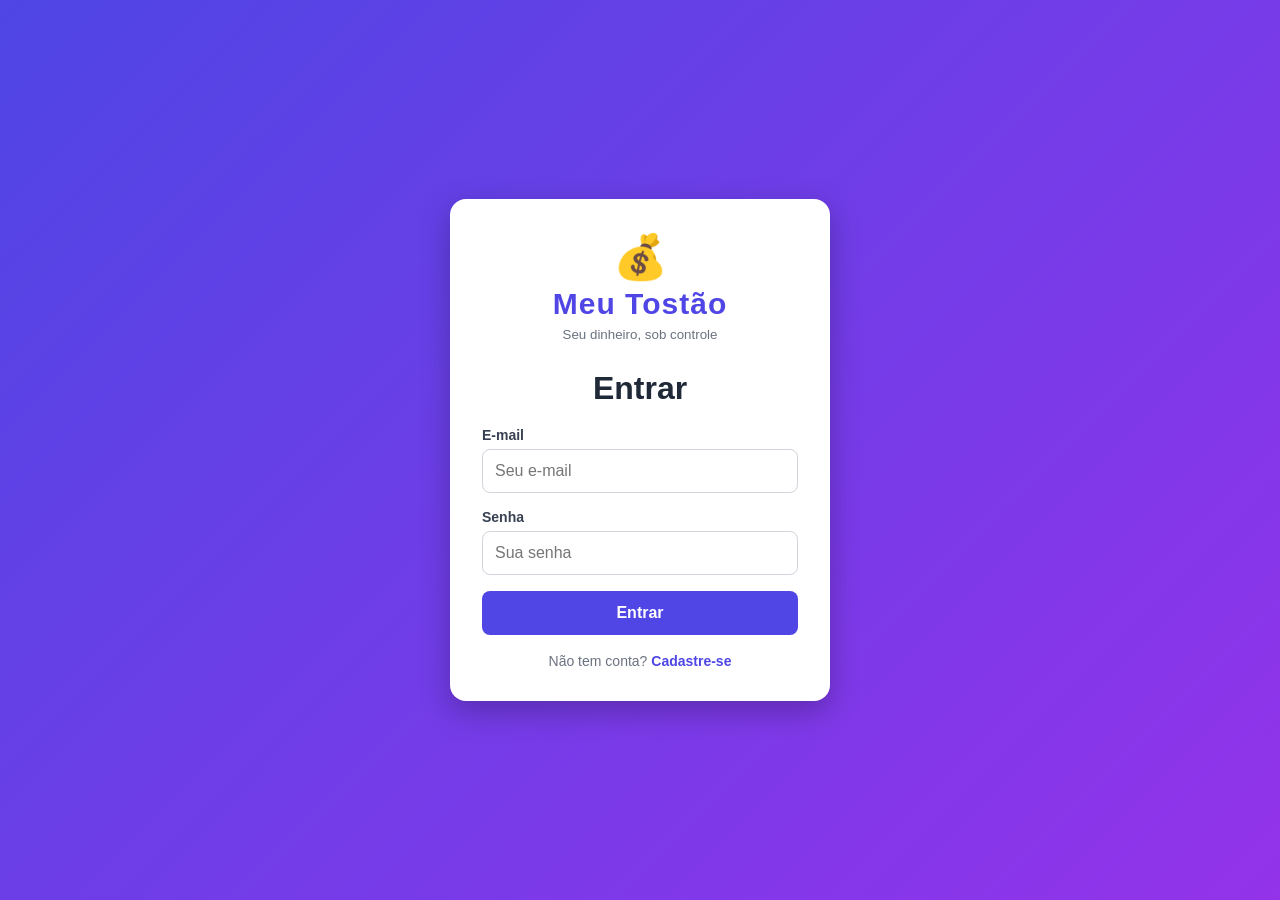
==== gastos.html @ c5c210be "Add files via upload" ====
<!DOCTYPE html>
<html lang="pt-BR">
<head>
  <meta charset="UTF-8">
  <meta name="viewport" content="width=device-width, initial-scale=1.0">
  <title>Meu Tostão - Controle Financeiro</title>

  <style>
          
/* Abas de navegação */
.abas {
  display: flex;
  gap: 10px;
  margin: 25px 0;
  border-bottom: 1px solid #e5e7eb;
  padding-bottom: 12px;
}

.btn-aba {
  border: none;
  border-radius: 8px;
  padding: 12px 18px;
  background: #e5e7eb;
  color: #374151;
  font-weight: bold;
  cursor: pointer;
}

.btn-aba.ativa {
  background: #4f46e5;
  color: white;
}

.resumo-dividas {
  display: grid;
  grid-template-columns: repeat(3, minmax(0, 1fr));
  gap: 14px;
  margin-bottom: 22px;
}

.status-divida {
  display: inline-block;
  padding: 6px 10px;
  border-radius: 20px;
  font-size: 12px;
  font-weight: bold;
}

.status-pendente {
  background: #fef3c7;
  color: #92400e;
}

.status-paga {
  background: #dcfce7;
  color: #166534;
}

.btn-pagar {
  border: none;
  background: #dcfce7;
  color: #166534;
  padding: 8px 10px;
  border-radius: 6px;
  cursor: pointer;
  font-weight: bold;
  margin-right: 5px;
}

.btn-pagar:hover {
  background: #bbf7d0;
}

.acoes-divida {
  display: flex;
  gap: 6px;
  align-items: center;
}

@media (max-width: 700px) {
  .resumo-dividas {
    grid-template-columns: 1fr;
  }

  .abas {
    flex-wrap: wrap;
  }
}

  * {
      box-sizing: border-box;
      margin: 0;
      padding: 0;
      font-family: Arial, Helvetica, sans-serif;
    }

    body {
      min-height: 100vh;
      background: #f3f4f6;
      color: #1f2937;
    }

    header {
      background: linear-gradient(135deg, #4f46e5, #9333ea);
      color: white;
      padding: 22px 5%;
      display: flex;
      justify-content: space-between;
      align-items: center;
      gap: 16px;
      flex-wrap: wrap;
    }

    .logo {
      font-size: 25px;
      font-weight: bold;
    }

    .subtitulo {
      margin-top: 5px;
      font-size: 13px;
      opacity: 0.9;
    }

    .usuario {
      display: flex;
      align-items: center;
      gap: 14px;
    }

    .btn-sair {
      padding: 10px 15px;
      border: 1px solid white;
      border-radius: 8px;
      color: white;
      background: transparent;
      cursor: pointer;
    }

    .btn-sair:hover {
      background: rgba(255, 255, 255, 0.15);
    }

    main {
      width: min(1100px, 92%);
      margin: 30px auto;
    }

    .boas-vindas {
      margin-bottom: 24px;
    }

    .boas-vindas h1 {
      font-size: 27px;
      margin-bottom: 8px;
    }

    .boas-vindas p {
      color: #6b7280;
    }

    .resumos {
      display: grid;
      grid-template-columns: repeat(3, minmax(0, 1fr));
      gap: 18px;
      margin-bottom: 28px;
    }

    .cartao {
      background: white;
      padding: 23px;
      border-radius: 14px;
      box-shadow: 0 3px 12px rgba(0, 0, 0, 0.06);
      border: 1px solid #e5e7eb;
      min-width: 0;
    }

    .cartao p {
      color: #6b7280;
      font-size: 14px;
      margin-bottom: 12px;
    }

    .valor {
      font-size: clamp(18px, 2.5vw, 28px);
      font-weight: bold;
      overflow-wrap: anywhere;
    }

    .saldo {
      color: #4f46e5;
    }

    .positivo {
      color: #16a34a;
    }

    .negativo {
      color: #dc2626;
    }

    .secao {
      background: white;
      padding: 25px;
      border-radius: 14px;
      box-shadow: 0 3px 12px rgba(0, 0, 0, 0.06);
      border: 1px solid #e5e7eb;
      margin-bottom: 25px;
    }

    .secao h2 {
      font-size: 21px;
      margin-bottom: 20px;
    }

    .formulario {
      display: grid;
      grid-template-columns: repeat(2, minmax(0, 1fr));
      gap: 17px;
    }

    .campo {
      display: flex;
      flex-direction: column;
      gap: 7px;
    }

    .campo-completo {
      grid-column: 1 / -1;
    }

    label {
      font-size: 14px;
      font-weight: bold;
    }

    input, select {
      width: 100%;
      padding: 12px;
      border: 1px solid #d1d5db;
      border-radius: 8px;
      font-size: 15px;
      background: white;
      color: #1f2937;
    }

    input:focus, select:focus {
      outline: 2px solid #a5b4fc;
      border-color: #4f46e5;
    }

    .btn-principal {
      border: none;
      border-radius: 8px;
      background: #4f46e5;
      color: white;
      padding: 13px 18px;
      font-size: 15px;
      font-weight: bold;
      cursor: pointer;
    }

    .btn-principal:hover {
      background: #4338ca;
    }

    .mensagem {
      grid-column: 1 / -1;
      font-size: 14px;
      overflow-wrap: anywhere;
    }

    .mensagem.erro {
      color: #dc2626;
    }

    .mensagem.sucesso {
      color: #15803d;
    }

    .historico-topo {
      display: flex;
      justify-content: space-between;
      align-items: center;
      gap: 15px;
      flex-wrap: wrap;
      margin-bottom: 18px;
    }

    .historico-topo h2 {
      margin-bottom: 0;
    }

    .filtro {
      width: auto;
      min-width: 155px;
    }

    .tabela-container {
      overflow-x: auto;
    }

    table {
      width: 100%;
      border-collapse: collapse;
      text-align: left;
    }

    th, td {
      padding: 15px 12px;
      border-bottom: 1px solid #e5e7eb;
      white-space: nowrap;
    }

    th {
      font-size: 12px;
      color: #6b7280;
      text-transform: uppercase;
    }

    td {
      font-size: 14px;
    }

    .tipo {
      display: inline-block;
      padding: 5px 9px;
      border-radius: 20px;
      font-size: 12px;
      font-weight: bold;
    }

    .tipo.receita {
      background: #dcfce7;
      color: #166534;
    }

    .tipo.despesa {
      background: #fee2e2;
      color: #991b1b;
    }

    .btn-excluir {
      border: none;
      background: #fee2e2;
      color: #b91c1c;
      padding: 8px 10px;
      border-radius: 6px;
      cursor: pointer;
    }

    .btn-excluir:hover {
      background: #fecaca;
    }

    .vazio {
      text-align: center;
      color: #6b7280;
      padding: 30px 10px;
    }

    footer {
      text-align: center;
      padding: 20px;
      color: #6b7280;
      font-size: 13px;
    }

    @media (max-width: 700px) {
      header {
        padding: 20px 4%;
      }

      main {
        width: 94%;
        margin: 22px auto;
      }

      .resumos {
        grid-template-columns: 1fr;
        gap: 12px;
      }

      .cartao {
        padding: 19px;
      }

      .secao {
        padding: 18px;
      }

      .formulario {
        grid-template-columns: 1fr;
      }

      .campo-completo {
        grid-column: auto;
      }

      .boas-vindas h1 {
        font-size: 23px;
      }
    }
  </style>
</head>

<body>

  <header>
    <div>
      <div class="logo">🪙 Meu Tostão</div>
      <div class="subtitulo">Seu dinheiro, sob controle</div>
    </div>

    <div class="usuario">
      <span id="nome-usuario">Minha conta</span>
      <button type="button" class="btn-sair" id="btn-sair">
        Sair
      </button>
    </div>
  </header>

  <main>
    <section class="boas-vindas">
      <h1>Meu controle financeiro</h1>
      <p>Acompanhe suas receitas, despesas e seu saldo.</p>
    </section>
    
<nav class="abas" aria-label="Navegação financeira">
  <button type="button" class="btn-aba ativa" id="aba-movimentacoes">
    Movimentações
  </button>

  <button type="button" class="btn-aba" id="aba-dividas">
    Dívidas
  </button>
</nav>

<div id="painel-movimentacoes">
    <!-- RESUMO FINANCEIRO -->
    <section class="resumos">
      <article class="cartao">
        <p>Saldo atual</p>
        <div class="valor saldo" id="saldo">R$ 0,00</div>
      </article>

      <article class="cartao">
        <p>Total de receitas</p>
        <div class="valor positivo" id="total-receitas">R$ 0,00</div>
      </article>

      <article class="cartao">
        <p>Total de despesas</p>
        <div class="valor negativo" id="total-despesas">R$ 0,00</div>
      </article>
    </section>

    <!-- NOVA MOVIMENTAÇÃO -->
    <section class="secao">
      <h2>Adicionar movimentação</h2>

      <form id="form-movimentacao" class="formulario">
        <div class="campo">
          <label for="descricao">Descrição</label>
          <input
            type="text"
            id="descricao"
            placeholder="Ex.: Salário, mercado..."
            maxlength="100"
            required
          >
        </div>

        <div class="campo">
          <label for="valor">Valor (R$)</label>
          <input
            type="number"
            id="valor"
            placeholder="0,00"
            min="0.01"
            max="1000000000"
            step="0.01"
            required
          >
        </div>

        <div class="campo">
          <label for="tipo">Tipo</label>
          <select id="tipo" required>
            <option value="receita">Receita (dinheiro que entra)</option>
            <option value="despesa">Despesa (dinheiro que sai)</option>
          </select>
        </div>

        <div class="campo">
          <label for="categoria">Categoria</label>
          <select id="categoria" required>
            <option value="Salário">Salário</option>
            <option value="Alimentação">Alimentação</option>
            <option value="Transporte">Transporte</option>
            <option value="Moradia">Moradia</option>
            <option value="Estudos">Estudos</option>
            <option value="Lazer">Lazer</option>
            <option value="Saúde">Saúde</option>
            <option value="Investimentos">Investimentos</option>
            <option value="Outros">Outros</option>
          </select>
        </div>

        <div class="campo campo-completo">
          <label for="data">Data da movimentação</label>
          <input type="date" id="data" required>
        </div>

        <button type="submit" class="btn-principal campo-completo">
          Adicionar movimentação
        </button>

        <p id="mensagem" class="mensagem campo-completo"
           role="status" aria-live="polite"></p>
      </form>
    </section>

    <!-- HISTÓRICO -->
    <section class="secao">
      <div class="historico-topo">
        <h2>Histórico de movimentações</h2>

        <select id="filtro" class="filtro" aria-label="Filtrar movimentações">
          <option value="todas">Todas</option>
          <option value="receita">Somente receitas</option>
          <option value="despesa">Somente despesas</option>
        </select>
  </div>        
      </div>

      <div class="tabela-container">
        <table>
          <thead>
            <tr>
              <th>Descrição</th>
              <th>Categoria</th>
              <th>Data</th>
              <th>Tipo</th>
              <th>Valor</th>
              <th>Ação</th>
            </tr>
          </thead>

          <tbody id="lista-movimentacoes"></tbody>
        </table>

        <p id="historico-vazio" class="vazio">
          Nenhuma movimentação cadastrada.
        </p>
      </div>
    </section>

<!-- ABA DE DÍVIDAS -->
<section class="secao" id="painel-dividas" hidden>
  <h2>Cadastrar uma dívida</h2>

  <form id="form-divida" class="formulario">
    <div class="campo">
      <label for="divida-descricao">Nome da dívida</label>
      <input
        type="text"
        id="divida-descricao"
        maxlength="100"
        placeholder="Ex.: Conta de luz, cartão..."
        required
      >
    </div>

    <div class="campo">
      <label for="divida-valor">Valor (R$)</label>
      <input
        type="number"
        id="divida-valor"
        min="0.01"
        max="1000000000"
        step="0.01"
        placeholder="0,00"
        required
      >
    </div>

    <div class="campo campo-completo">
      <label for="divida-vencimento">Data de vencimento</label>
      <input type="date" id="divida-vencimento" required>
    </div>

    <button type="submit" class="btn-principal campo-completo">
      Cadastrar dívida
    </button>

    <p id="mensagem-divida" class="mensagem campo-completo"
       role="status" aria-live="polite"></p>
  </form>

  <h2 style="margin-top: 30px;">Resumo das dívidas</h2>

  <div class="resumo-dividas">
    <article class="cartao">
      <p>Total pendente</p>
      <div class="valor negativo" id="total-pendente">R$ 0,00</div>
    </article>

    <article class="cartao">
      <p>Total pago</p>
      <div class="valor positivo" id="total-pago">R$ 0,00</div>
    </article>

    <article class="cartao">
      <p>Contas pendentes</p>
      <div class="valor saldo" id="quantidade-pendente">0</div>
    </article>
  </div>

  <div class="historico-topo">
    <h2>Minhas dívidas</h2>

    <select id="filtro-dividas" class="filtro"
            aria-label="Filtrar dívidas">
      <option value="todas">Todas</option>
      <option value="pendente">Pendentes</option>
      <option value="paga">Pagas</option>
    </select>
  </div>

  <div class="tabela-container">
    <table>
      <thead>
        <tr>
          <th>Dívida</th>
          <th>Vencimento</th>
          <th>Valor</th>
          <th>Status</th>
          <th>Ação</th>
        </tr>
      </thead>

      <tbody id="lista-dividas"></tbody>
    </table>

    <p id="dividas-vazias" class="vazio">
      Nenhuma dívida cadastrada.
    </p>
  </div>
</section>

  </main>

  <footer>
    Meu Tostão — Organize seu dinheiro e acompanhe seus resultados.
  </footer>

  <script>
    "use strict";

    const CHAVE_SESSAO = "usuarioLogado";
    const emailLogado = localStorage.getItem(CHAVE_SESSAO);

    // Impede o acesso à página sem uma sessão válida.
    let usuarios = [];

    try {
      usuarios = JSON.parse(localStorage.getItem("usuarios")) || [];
    } catch (erro) {
      usuarios = [];
    }

    const usuario = Array.isArray(usuarios)
      ? usuarios.find(u => u.email === emailLogado)
      : null;

    if (!usuario) {
      localStorage.removeItem(CHAVE_SESSAO);
      window.location.replace("index.html");
      throw new Error("É necessário entrar na conta primeiro.");
    }

    document.getElementById("nome-usuario").textContent =
      usuario.nome || usuario.email;

    // Os dados são separados por conta.
    const chaveMovimentacoes =
      "movimentacoes_" + encodeURIComponent(usuario.email);

    const form = document.getElementById("form-movimentacao");
    const campoDescricao = document.getElementById("descricao");
    const campoValor = document.getElementById("valor");
    const campoTipo = document.getElementById("tipo");
    const campoCategoria = document.getElementById("categoria");
    const campoData = document.getElementById("data");
    const campoFiltro = document.getElementById("filtro");
    const lista = document.getElementById("lista-movimentacoes");
    const vazio = document.getElementById("historico-vazio");
    const mensagem = document.getElementById("mensagem");

"use strict";

// Dados de dívidas separados por usuário.
const chaveDividas =
  "dividas_" + encodeURIComponent(usuario.email);

const formDivida = document.getElementById("form-divida");
const campoDescricaoDivida = document.getElementById("divida-descricao");
const campoValorDivida = document.getElementById("divida-valor");
const campoVencimentoDivida =
  document.getElementById("divida-vencimento");
const mensagemDivida = document.getElementById("mensagem-divida");
const filtroDividas = document.getElementById("filtro-dividas");
const listaDividas = document.getElementById("lista-dividas");
const dividasVazias = document.getElementById("dividas-vazias");

const painelMovimentacoes =
  document.getElementById("painel-movimentacoes");
const painelDividas = document.getElementById("painel-dividas");
const abaMovimentacoes = document.getElementById("aba-movimentacoes");
const abaDividas = document.getElementById("aba-dividas");

let dividas = [];

function carregarDividas() {
  try {
    const dados = JSON.parse(localStorage.getItem(chaveDividas));
    dividas = Array.isArray(dados) ? dados : [];
  } catch (erro) {
    console.error("Erro ao carregar dívidas:", erro);
    dividas = [];
  }
}

function salvarDividas() {
  try {
    localStorage.setItem(chaveDividas, JSON.stringify(dividas));
    return true;
  } catch (erro) {
    console.error("Erro ao salvar dívidas:", erro);
    return false;
  }
}

function mostrarMensagemDivida(texto, sucesso = false) {
  mensagemDivida.textContent = texto;
  mensagemDivida.className =
    "mensagem campo-completo " + (sucesso ? "sucesso" : "erro");
}

function atualizarResumoDividas() {
  const pendentes = dividas.filter(d => d.status === "pendente");
  const pagas = dividas.filter(d => d.status === "paga");

  const totalPendente = pendentes.reduce((soma, d) => soma + d.valor, 0);
  const totalPago = pagas.reduce((soma, d) => soma + d.valor, 0);

  document.getElementById("total-pendente").textContent =
    formatarMoeda(totalPendente);

  document.getElementById("total-pago").textContent =
    formatarMoeda(totalPago);

  document.getElementById("quantidade-pendente").textContent =
    pendentes.length;
}

function renderizarDividas() {
  listaDividas.replaceChildren();

  const filtro = filtroDividas.value;

  const filtradas = dividas
    .filter(d => filtro === "todas" || d.status === filtro)
    .slice()
    .sort((a, b) => {
      if (a.status !== b.status) {
        return a.status === "pendente" ? -1 : 1;
      }

      return a.vencimento.localeCompare(b.vencimento);
    });

  dividasVazias.hidden = filtradas.length > 0;

  filtradas.forEach(d => {
    const linha = document.createElement("tr");

    linha.appendChild(criarCelula(d.descricao));
    linha.appendChild(criarCelula(formatarData(d.vencimento)));
    linha.appendChild(criarCelula(formatarMoeda(d.valor)));

    const celulaStatus = document.createElement("td");
    const etiqueta = document.createElement("span");

    etiqueta.className =
      "status-divida " +
      (d.status === "paga" ? "status-paga" : "status-pendente");

    etiqueta.textContent = d.status === "paga" ? "Paga" : "Pendente";

    celulaStatus.appendChild(etiqueta);
    linha.appendChild(celulaStatus);

    const celulaAcao = document.createElement("td");
    const acoes = document.createElement("div");
    acoes.className = "acoes-divida";

    if (d.status === "pendente") {
      const botaoPagar = document.createElement("button");
      botaoPagar.type = "button";
      botaoPagar.className = "btn-pagar";
      botaoPagar.textContent = "Marcar como paga";

      botaoPagar.addEventListener("click", () => marcarDividaComoPaga(d.id));
      acoes.appendChild(botaoPagar);
    }

    const botaoExcluir = document.createElement("button");
    botaoExcluir.type = "button";
    botaoExcluir.className = "btn-excluir";
    botaoExcluir.textContent = "Excluir";

    botaoExcluir.addEventListener("click", () => excluirDivida(d.id));

    acoes.appendChild(botaoExcluir);
    celulaAcao.appendChild(acoes);
    linha.appendChild(celulaAcao);

    listaDividas.appendChild(linha);
  });
}

function atualizarTelaDividas() {
  atualizarResumoDividas();
  renderizarDividas();
}

function marcarDividaComoPaga(id) {
  const divida = dividas.find(d => d.id === id);

  if (!divida || divida.status !== "pendente") {
    return;
  }

  if (!window.confirm("Confirma que esta dívida já foi paga?")) {
    return;
  }

  divida.status = "paga";
  divida.dataPagamento = dataLocalHoje();

  if (!salvarDividas()) {
    divida.status = "pendente";
    delete divida.dataPagamento;

    window.alert("Não foi possível salvar a alteração.");
    return;
  }

  atualizarTelaDividas();
  mostrarMensagemDivida("Dívida marcada como paga.", true);
}

function excluirDivida(id) {
  if (!window.confirm("Deseja realmente excluir esta dívida?")) {
    return;
  }

  const anterior = dividas;
  dividas = dividas.filter(d => d.id !== id);

  if (!salvarDividas()) {
    dividas = anterior;
    window.alert("Não foi possível excluir a dívida.");
    return;
  }

  atualizarTelaDividas();
  mostrarMensagemDivida("Dívida excluída.", true);
}

formDivida.addEventListener("submit", function (e) {
  e.preventDefault();

  const descricao = campoDescricaoDivida.value.trim();
  const valor = Number(campoValorDivida.value);
  const vencimento = campoVencimentoDivida.value;

  if (!descricao || descricao.length > 100) {
    mostrarMensagemDivida("Informe um nome válido para a dívida.");
    return;
  }

  if (!Number.isFinite(valor) || valor <= 0 || valor > 1000000000) {
    mostrarMensagemDivida("Informe um valor válido.");
    return;
  }

  if (!/^\d{4}-\d{2}-\d{2}$/.test(vencimento)) {
    mostrarMensagemDivida("Informe uma data de vencimento válida.");
    return;
  }

  const divida = {
    id: Date.now() + Math.random(),
    descricao,
    valor: Math.round(valor * 100) / 100,
    vencimento,
    status: "pendente",
    dataPagamento: null
  };

  dividas.push(divida);

  if (!salvarDividas()) {
    dividas.pop();
    mostrarMensagemDivida("Não foi possível salvar a dívida.");
    return;
  }

  formDivida.reset();
  atualizarTelaDividas();
  mostrarMensagemDivida("Dívida cadastrada com sucesso!", true);
});

filtroDividas.addEventListener("change", renderizarDividas);

// Alternar entre as abas.
abaMovimentacoes.addEventListener("click", function () {
  painelMovimentacoes.hidden = false;
  painelDividas.hidden = true;

  abaMovimentacoes.classList.add("ativa");
  abaDividas.classList.remove("ativa");
});

abaDividas.addEventListener("click", function () {
  painelMovimentacoes.hidden = true;
  painelDividas.hidden = false;

  abaDividas.classList.add("ativa");
  abaMovimentacoes.classList.remove("ativa");
});

// Carregar as dívidas ao abrir a página.
carregarDividas();
atualizarTelaDividas();

    let movimentacoes = [];

    function dataLocalHoje() {
      const agora = new Date();
      const ano = agora.getFullYear();
      const mes = String(agora.getMonth() + 1).padStart(2, "0");
      const dia = String(agora.getDate()).padStart(2, "0");

      return `${ano}-${mes}-${dia}`;
    }

    campoData.value = dataLocalHoje();

    function formatarMoeda(valor) {
      return valor.toLocaleString("pt-BR", {
        style: "currency",
        currency: "BRL"
      });
    }

    function formatarData(data) {
      if (!/^\d{4}-\d{2}-\d{2}$/.test(data)) {
        return data;
      }

      const [ano, mes, dia] = data.split("-");
      return `${dia}/${mes}/${ano}`;
    }

    function salvarMovimentacoes() {
      try {
        localStorage.setItem(
          chaveMovimentacoes,
          JSON.stringify(movimentacoes)
        );

        return true;
      } catch (erro) {
        console.error("Erro ao salvar movimentações:", erro);
        return false;
      }
    }

    function carregarMovimentacoes() {
      try {
        const dados = JSON.parse(
          localStorage.getItem(chaveMovimentacoes)
        );

        movimentacoes = Array.isArray(dados) ? dados : [];
      } catch (erro) {
        console.error("Erro ao carregar movimentações:", erro);
        movimentacoes = [];
      }
    }

    function mostrarMensagem(texto, sucesso = false) {
      mensagem.textContent = texto;
      mensagem.className =
        "mensagem campo-completo " + (sucesso ? "sucesso" : "erro");
    }

    function atualizarResumo() {
      const receitas = movimentacoes
        .filter(m => m.tipo === "receita")
        .reduce((soma, m) => soma + m.valor, 0);

      const despesas = movimentacoes
        .filter(m => m.tipo === "despesa")
        .reduce((soma, m) => soma + m.valor, 0);

      const saldo = receitas - despesas;

      document.getElementById("saldo").textContent =
        formatarMoeda(saldo);

      document.getElementById("saldo").className =
        "valor " + (saldo < 0 ? "negativo" : "saldo");

      document.getElementById("total-receitas").textContent =
        formatarMoeda(receitas);

      document.getElementById("total-despesas").textContent =
        formatarMoeda(despesas);
    }

    function criarCelula(texto) {
      const td = document.createElement("td");
      td.textContent = texto;
      return td;
    }

    function renderizarHistorico() {
      lista.replaceChildren();

      const filtro = campoFiltro.value;

      const filtradas = movimentacoes
        .filter(m => filtro === "todas" || m.tipo === filtro)
        .slice()
        .sort((a, b) => {
          const comparacao = b.data.localeCompare(a.data);
          return comparacao || b.id - a.id;
        });

      vazio.hidden = filtradas.length > 0;

      filtradas.forEach(m => {
        const linha = document.createElement("tr");

        linha.appendChild(criarCelula(m.descricao));
        linha.appendChild(criarCelula(m.categoria));
        linha.appendChild(criarCelula(formatarData(m.data)));

        const celulaTipo = document.createElement("td");
        const etiqueta = document.createElement("span");

        etiqueta.className = "tipo " + m.tipo;
        etiqueta.textContent =
          m.tipo === "receita" ? "Receita" : "Despesa";

        celulaTipo.appendChild(etiqueta);
        linha.appendChild(celulaTipo);

        const celulaValor = criarCelula(
          (m.tipo === "receita" ? "+ " : "- ") +
          formatarMoeda(m.valor)
        );

        celulaValor.classList.add(
          m.tipo === "receita" ? "positivo" : "negativo"
        );

        linha.appendChild(celulaValor);

        const celulaAcao = document.createElement("td");
        const botao = document.createElement("button");

        botao.type = "button";
        botao.className = "btn-excluir";
        botao.textContent = "Excluir";
        botao.setAttribute(
          "aria-label",
          "Excluir movimentação: " + m.descricao
        );

        botao.addEventListener("click", function () {
          excluirMovimentacao(m.id);
        });

        celulaAcao.appendChild(botao);
        linha.appendChild(celulaAcao);

        lista.appendChild(linha);
      });
    }

    function atualizarTela() {
      atualizarResumo();
      renderizarHistorico();
    }

    function excluirMovimentacao(id) {
      const confirmacao = window.confirm(
        "Deseja realmente excluir esta movimentação?"
      );

      if (!confirmacao) {
        return;
      }

      const anterior = movimentacoes;

      movimentacoes = movimentacoes.filter(m => m.id !== id);

      if (!salvarMovimentacoes()) {
        movimentacoes = anterior;

        window.alert(
          "Não foi possível excluir. Verifique o armazenamento do navegador."
        );

        return;
      }

      atualizarTela();
      mostrarMensagem("Movimentação excluída.", true);
    }

    form.addEventListener("submit", function (e) {
      e.preventDefault();

      const descricao = campoDescricao.value.trim();
      const valor = Number(campoValor.value);
      const tipo = campoTipo.value;
      const categoria = campoCategoria.value;
      const data = campoData.value;

      if (!descricao || descricao.length > 100) {
        mostrarMensagem("Informe uma descrição válida.");
        return;
      }

      if (!Number.isFinite(valor) || valor <= 0 ||
          valor > 1000000000) {
        mostrarMensagem("Informe um valor válido.");
        return;
      }

      if (!["receita", "despesa"].includes(tipo)) {
        mostrarMensagem("Selecione um tipo válido.");
        return;
      }

      if (!data || data > dataLocalHoje()) {
        mostrarMensagem("Informe uma data válida, até hoje.");
        return;
      }

      const movimentacao = {
        id: Date.now() + Math.random(),
        descricao,
        valor: Math.round(valor * 100) / 100,
        tipo,
        categoria,
        data
      };

      movimentacoes.push(movimentacao);

      if (!salvarMovimentacoes()) {
        movimentacoes.pop();

        mostrarMensagem(
          "Não foi possível salvar. Verifique o espaço disponível no navegador."
        );

        return;
      }

      form.reset();
      campoData.value = dataLocalHoje();
      campoTipo.value = "receita";
      campoCategoria.value = "Salário";

      atualizarTela();

      mostrarMensagem("Movimentação adicionada com sucesso!", true);
    });

    campoFiltro.addEventListener("change", renderizarHistorico);

    document.getElementById("btn-sair").addEventListener("click", function () {
      localStorage.removeItem(CHAVE_SESSAO);
      window.location.replace("index.html");
    });

    carregarMovimentacoes();
    atualizarTela();
  </script>
</body>
</html>
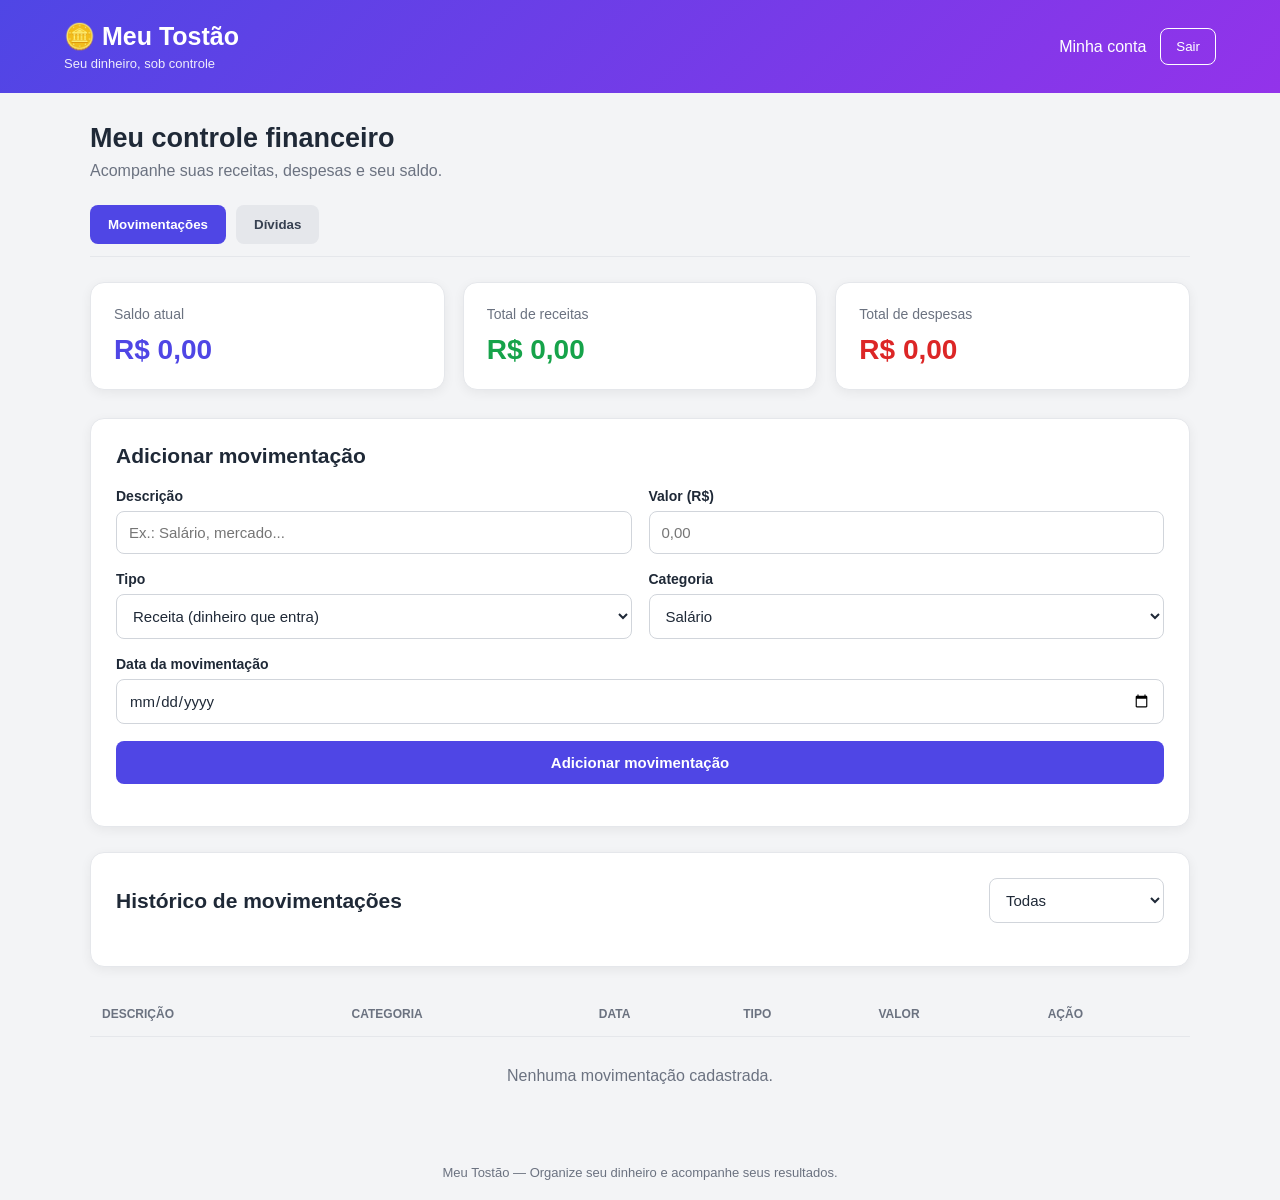
==== commit e8f59682: "Add files via upload" ====
--- a/gastos.html
+++ b/gastos.html
@@ -656,557 +656,6 @@
     Meu Tostão — Organize seu dinheiro e acompanhe seus resultados.
   </footer>
 
-  <script>
-    "use strict";
-
-    const CHAVE_SESSAO = "usuarioLogado";
-    const emailLogado = localStorage.getItem(CHAVE_SESSAO);
-
-    // Impede o acesso à página sem uma sessão válida.
-    let usuarios = [];
-
-    try {
-      usuarios = JSON.parse(localStorage.getItem("usuarios")) || [];
-    } catch (erro) {
-      usuarios = [];
-    }
-
-    const usuario = Array.isArray(usuarios)
-      ? usuarios.find(u => u.email === emailLogado)
-      : null;
-
-    if (!usuario) {
-      localStorage.removeItem(CHAVE_SESSAO);
-      window.location.replace("index.html");
-      throw new Error("É necessário entrar na conta primeiro.");
-    }
-
-    document.getElementById("nome-usuario").textContent =
-      usuario.nome || usuario.email;
-
-    // Os dados são separados por conta.
-    const chaveMovimentacoes =
-      "movimentacoes_" + encodeURIComponent(usuario.email);
-
-    const form = document.getElementById("form-movimentacao");
-    const campoDescricao = document.getElementById("descricao");
-    const campoValor = document.getElementById("valor");
-    const campoTipo = document.getElementById("tipo");
-    const campoCategoria = document.getElementById("categoria");
-    const campoData = document.getElementById("data");
-    const campoFiltro = document.getElementById("filtro");
-    const lista = document.getElementById("lista-movimentacoes");
-    const vazio = document.getElementById("historico-vazio");
-    const mensagem = document.getElementById("mensagem");
-
-"use strict";
-
-// Dados de dívidas separados por usuário.
-const chaveDividas =
-  "dividas_" + encodeURIComponent(usuario.email);
-
-const formDivida = document.getElementById("form-divida");
-const campoDescricaoDivida = document.getElementById("divida-descricao");
-const campoValorDivida = document.getElementById("divida-valor");
-const campoVencimentoDivida =
-  document.getElementById("divida-vencimento");
-const mensagemDivida = document.getElementById("mensagem-divida");
-const filtroDividas = document.getElementById("filtro-dividas");
-const listaDividas = document.getElementById("lista-dividas");
-const dividasVazias = document.getElementById("dividas-vazias");
-
-const painelMovimentacoes =
-  document.getElementById("painel-movimentacoes");
-const painelDividas = document.getElementById("painel-dividas");
-const abaMovimentacoes = document.getElementById("aba-movimentacoes");
-const abaDividas = document.getElementById("aba-dividas");
-
-let dividas = [];
-
-function carregarDividas() {
-  try {
-    const dados = JSON.parse(localStorage.getItem(chaveDividas));
-    dividas = Array.isArray(dados) ? dados : [];
-  } catch (erro) {
-    console.error("Erro ao carregar dívidas:", erro);
-    dividas = [];
-  }
-}
-
-function salvarDividas() {
-  try {
-    localStorage.setItem(chaveDividas, JSON.stringify(dividas));
-    return true;
-  } catch (erro) {
-    console.error("Erro ao salvar dívidas:", erro);
-    return false;
-  }
-}
-
-function mostrarMensagemDivida(texto, sucesso = false) {
-  mensagemDivida.textContent = texto;
-  mensagemDivida.className =
-    "mensagem campo-completo " + (sucesso ? "sucesso" : "erro");
-}
-
-function atualizarResumoDividas() {
-  const pendentes = dividas.filter(d => d.status === "pendente");
-  const pagas = dividas.filter(d => d.status === "paga");
-
-  const totalPendente = pendentes.reduce((soma, d) => soma + d.valor, 0);
-  const totalPago = pagas.reduce((soma, d) => soma + d.valor, 0);
-
-  document.getElementById("total-pendente").textContent =
-    formatarMoeda(totalPendente);
-
-  document.getElementById("total-pago").textContent =
-    formatarMoeda(totalPago);
-
-  document.getElementById("quantidade-pendente").textContent =
-    pendentes.length;
-}
-
-function renderizarDividas() {
-  listaDividas.replaceChildren();
-
-  const filtro = filtroDividas.value;
-
-  const filtradas = dividas
-    .filter(d => filtro === "todas" || d.status === filtro)
-    .slice()
-    .sort((a, b) => {
-      if (a.status !== b.status) {
-        return a.status === "pendente" ? -1 : 1;
-      }
-
-      return a.vencimento.localeCompare(b.vencimento);
-    });
-
-  dividasVazias.hidden = filtradas.length > 0;
-
-  filtradas.forEach(d => {
-    const linha = document.createElement("tr");
-
-    linha.appendChild(criarCelula(d.descricao));
-    linha.appendChild(criarCelula(formatarData(d.vencimento)));
-    linha.appendChild(criarCelula(formatarMoeda(d.valor)));
-
-    const celulaStatus = document.createElement("td");
-    const etiqueta = document.createElement("span");
-
-    etiqueta.className =
-      "status-divida " +
-      (d.status === "paga" ? "status-paga" : "status-pendente");
-
-    etiqueta.textContent = d.status === "paga" ? "Paga" : "Pendente";
-
-    celulaStatus.appendChild(etiqueta);
-    linha.appendChild(celulaStatus);
-
-    const celulaAcao = document.createElement("td");
-    const acoes = document.createElement("div");
-    acoes.className = "acoes-divida";
-
-    if (d.status === "pendente") {
-      const botaoPagar = document.createElement("button");
-      botaoPagar.type = "button";
-      botaoPagar.className = "btn-pagar";
-      botaoPagar.textContent = "Marcar como paga";
-
-      botaoPagar.addEventListener("click", () => marcarDividaComoPaga(d.id));
-      acoes.appendChild(botaoPagar);
-    }
-
-    const botaoExcluir = document.createElement("button");
-    botaoExcluir.type = "button";
-    botaoExcluir.className = "btn-excluir";
-    botaoExcluir.textContent = "Excluir";
-
-    botaoExcluir.addEventListener("click", () => excluirDivida(d.id));
-
-    acoes.appendChild(botaoExcluir);
-    celulaAcao.appendChild(acoes);
-    linha.appendChild(celulaAcao);
-
-    listaDividas.appendChild(linha);
-  });
-}
-
-function atualizarTelaDividas() {
-  atualizarResumoDividas();
-  renderizarDividas();
-}
-
-function marcarDividaComoPaga(id) {
-  const divida = dividas.find(d => d.id === id);
-
-  if (!divida || divida.status !== "pendente") {
-    return;
-  }
-
-  if (!window.confirm("Confirma que esta dívida já foi paga?")) {
-    return;
-  }
-
-  divida.status = "paga";
-  divida.dataPagamento = dataLocalHoje();
-
-  if (!salvarDividas()) {
-    divida.status = "pendente";
-    delete divida.dataPagamento;
-
-    window.alert("Não foi possível salvar a alteração.");
-    return;
-  }
-
-  atualizarTelaDividas();
-  mostrarMensagemDivida("Dívida marcada como paga.", true);
-}
-
-function excluirDivida(id) {
-  if (!window.confirm("Deseja realmente excluir esta dívida?")) {
-    return;
-  }
-
-  const anterior = dividas;
-  dividas = dividas.filter(d => d.id !== id);
-
-  if (!salvarDividas()) {
-    dividas = anterior;
-    window.alert("Não foi possível excluir a dívida.");
-    return;
-  }
-
-  atualizarTelaDividas();
-  mostrarMensagemDivida("Dívida excluída.", true);
-}
-
-formDivida.addEventListener("submit", function (e) {
-  e.preventDefault();
-
-  const descricao = campoDescricaoDivida.value.trim();
-  const valor = Number(campoValorDivida.value);
-  const vencimento = campoVencimentoDivida.value;
-
-  if (!descricao || descricao.length > 100) {
-    mostrarMensagemDivida("Informe um nome válido para a dívida.");
-    return;
-  }
-
-  if (!Number.isFinite(valor) || valor <= 0 || valor > 1000000000) {
-    mostrarMensagemDivida("Informe um valor válido.");
-    return;
-  }
-
-  if (!/^\d{4}-\d{2}-\d{2}$/.test(vencimento)) {
-    mostrarMensagemDivida("Informe uma data de vencimento válida.");
-    return;
-  }
-
-  const divida = {
-    id: Date.now() + Math.random(),
-    descricao,
-    valor: Math.round(valor * 100) / 100,
-    vencimento,
-    status: "pendente",
-    dataPagamento: null
-  };
-
-  dividas.push(divida);
-
-  if (!salvarDividas()) {
-    dividas.pop();
-    mostrarMensagemDivida("Não foi possível salvar a dívida.");
-    return;
-  }
-
-  formDivida.reset();
-  atualizarTelaDividas();
-  mostrarMensagemDivida("Dívida cadastrada com sucesso!", true);
-});
-
-filtroDividas.addEventListener("change", renderizarDividas);
-
-// Alternar entre as abas.
-abaMovimentacoes.addEventListener("click", function () {
-  painelMovimentacoes.hidden = false;
-  painelDividas.hidden = true;
-
-  abaMovimentacoes.classList.add("ativa");
-  abaDividas.classList.remove("ativa");
-});
-
-abaDividas.addEventListener("click", function () {
-  painelMovimentacoes.hidden = true;
-  painelDividas.hidden = false;
-
-  abaDividas.classList.add("ativa");
-  abaMovimentacoes.classList.remove("ativa");
-});
-
-// Carregar as dívidas ao abrir a página.
-carregarDividas();
-atualizarTelaDividas();
-
-    let movimentacoes = [];
-
-    function dataLocalHoje() {
-      const agora = new Date();
-      const ano = agora.getFullYear();
-      const mes = String(agora.getMonth() + 1).padStart(2, "0");
-      const dia = String(agora.getDate()).padStart(2, "0");
-
-      return `${ano}-${mes}-${dia}`;
-    }
-
-    campoData.value = dataLocalHoje();
-
-    function formatarMoeda(valor) {
-      return valor.toLocaleString("pt-BR", {
-        style: "currency",
-        currency: "BRL"
-      });
-    }
-
-    function formatarData(data) {
-      if (!/^\d{4}-\d{2}-\d{2}$/.test(data)) {
-        return data;
-      }
-
-      const [ano, mes, dia] = data.split("-");
-      return `${dia}/${mes}/${ano}`;
-    }
-
-    function salvarMovimentacoes() {
-      try {
-        localStorage.setItem(
-          chaveMovimentacoes,
-          JSON.stringify(movimentacoes)
-        );
-
-        return true;
-      } catch (erro) {
-        console.error("Erro ao salvar movimentações:", erro);
-        return false;
-      }
-    }
-
-    function carregarMovimentacoes() {
-      try {
-        const dados = JSON.parse(
-          localStorage.getItem(chaveMovimentacoes)
-        );
-
-        movimentacoes = Array.isArray(dados) ? dados : [];
-      } catch (erro) {
-        console.error("Erro ao carregar movimentações:", erro);
-        movimentacoes = [];
-      }
-    }
-
-    function mostrarMensagem(texto, sucesso = false) {
-      mensagem.textContent = texto;
-      mensagem.className =
-        "mensagem campo-completo " + (sucesso ? "sucesso" : "erro");
-    }
-
-    function atualizarResumo() {
-      const receitas = movimentacoes
-        .filter(m => m.tipo === "receita")
-        .reduce((soma, m) => soma + m.valor, 0);
-
-      const despesas = movimentacoes
-        .filter(m => m.tipo === "despesa")
-        .reduce((soma, m) => soma + m.valor, 0);
-
-      const saldo = receitas - despesas;
-
-      document.getElementById("saldo").textContent =
-        formatarMoeda(saldo);
-
-      document.getElementById("saldo").className =
-        "valor " + (saldo < 0 ? "negativo" : "saldo");
-
-      document.getElementById("total-receitas").textContent =
-        formatarMoeda(receitas);
-
-      document.getElementById("total-despesas").textContent =
-        formatarMoeda(despesas);
-    }
-
-    function criarCelula(texto) {
-      const td = document.createElement("td");
-      td.textContent = texto;
-      return td;
-    }
-
-    function renderizarHistorico() {
-      lista.replaceChildren();
-
-      const filtro = campoFiltro.value;
-
-      const filtradas = movimentacoes
-        .filter(m => filtro === "todas" || m.tipo === filtro)
-        .slice()
-        .sort((a, b) => {
-          const comparacao = b.data.localeCompare(a.data);
-          return comparacao || b.id - a.id;
-        });
-
-      vazio.hidden = filtradas.length > 0;
-
-      filtradas.forEach(m => {
-        const linha = document.createElement("tr");
-
-        linha.appendChild(criarCelula(m.descricao));
-        linha.appendChild(criarCelula(m.categoria));
-        linha.appendChild(criarCelula(formatarData(m.data)));
-
-        const celulaTipo = document.createElement("td");
-        const etiqueta = document.createElement("span");
-
-        etiqueta.className = "tipo " + m.tipo;
-        etiqueta.textContent =
-          m.tipo === "receita" ? "Receita" : "Despesa";
-
-        celulaTipo.appendChild(etiqueta);
-        linha.appendChild(celulaTipo);
-
-        const celulaValor = criarCelula(
-          (m.tipo === "receita" ? "+ " : "- ") +
-          formatarMoeda(m.valor)
-        );
-
-        celulaValor.classList.add(
-          m.tipo === "receita" ? "positivo" : "negativo"
-        );
-
-        linha.appendChild(celulaValor);
-
-        const celulaAcao = document.createElement("td");
-        const botao = document.createElement("button");
-
-        botao.type = "button";
-        botao.className = "btn-excluir";
-        botao.textContent = "Excluir";
-        botao.setAttribute(
-          "aria-label",
-          "Excluir movimentação: " + m.descricao
-        );
-
-        botao.addEventListener("click", function () {
-          excluirMovimentacao(m.id);
-        });
-
-        celulaAcao.appendChild(botao);
-        linha.appendChild(celulaAcao);
-
-        lista.appendChild(linha);
-      });
-    }
-
-    function atualizarTela() {
-      atualizarResumo();
-      renderizarHistorico();
-    }
-
-    function excluirMovimentacao(id) {
-      const confirmacao = window.confirm(
-        "Deseja realmente excluir esta movimentação?"
-      );
-
-      if (!confirmacao) {
-        return;
-      }
-
-      const anterior = movimentacoes;
-
-      movimentacoes = movimentacoes.filter(m => m.id !== id);
-
-      if (!salvarMovimentacoes()) {
-        movimentacoes = anterior;
-
-        window.alert(
-          "Não foi possível excluir. Verifique o armazenamento do navegador."
-        );
-
-        return;
-      }
-
-      atualizarTela();
-      mostrarMensagem("Movimentação excluída.", true);
-    }
-
-    form.addEventListener("submit", function (e) {
-      e.preventDefault();
-
-      const descricao = campoDescricao.value.trim();
-      const valor = Number(campoValor.value);
-      const tipo = campoTipo.value;
-      const categoria = campoCategoria.value;
-      const data = campoData.value;
-
-      if (!descricao || descricao.length > 100) {
-        mostrarMensagem("Informe uma descrição válida.");
-        return;
-      }
-
-      if (!Number.isFinite(valor) || valor <= 0 ||
-          valor > 1000000000) {
-        mostrarMensagem("Informe um valor válido.");
-        return;
-      }
-
-      if (!["receita", "despesa"].includes(tipo)) {
-        mostrarMensagem("Selecione um tipo válido.");
-        return;
-      }
-
-      if (!data || data > dataLocalHoje()) {
-        mostrarMensagem("Informe uma data válida, até hoje.");
-        return;
-      }
-
-      const movimentacao = {
-        id: Date.now() + Math.random(),
-        descricao,
-        valor: Math.round(valor * 100) / 100,
-        tipo,
-        categoria,
-        data
-      };
-
-      movimentacoes.push(movimentacao);
-
-      if (!salvarMovimentacoes()) {
-        movimentacoes.pop();
-
-        mostrarMensagem(
-          "Não foi possível salvar. Verifique o espaço disponível no navegador."
-        );
-
-        return;
-      }
-
-      form.reset();
-      campoData.value = dataLocalHoje();
-      campoTipo.value = "receita";
-      campoCategoria.value = "Salário";
-
-      atualizarTela();
-
-      mostrarMensagem("Movimentação adicionada com sucesso!", true);
-    });
-
-    campoFiltro.addEventListener("change", renderizarHistorico);
-
-    document.getElementById("btn-sair").addEventListener("click", function () {
-      localStorage.removeItem(CHAVE_SESSAO);
-      window.location.replace("index.html");
-    });
-
-    carregarMovimentacoes();
-    atualizarTela();
-  </script>
+<script type="module" src="gastos.js"></script>
 </body>
 </html>
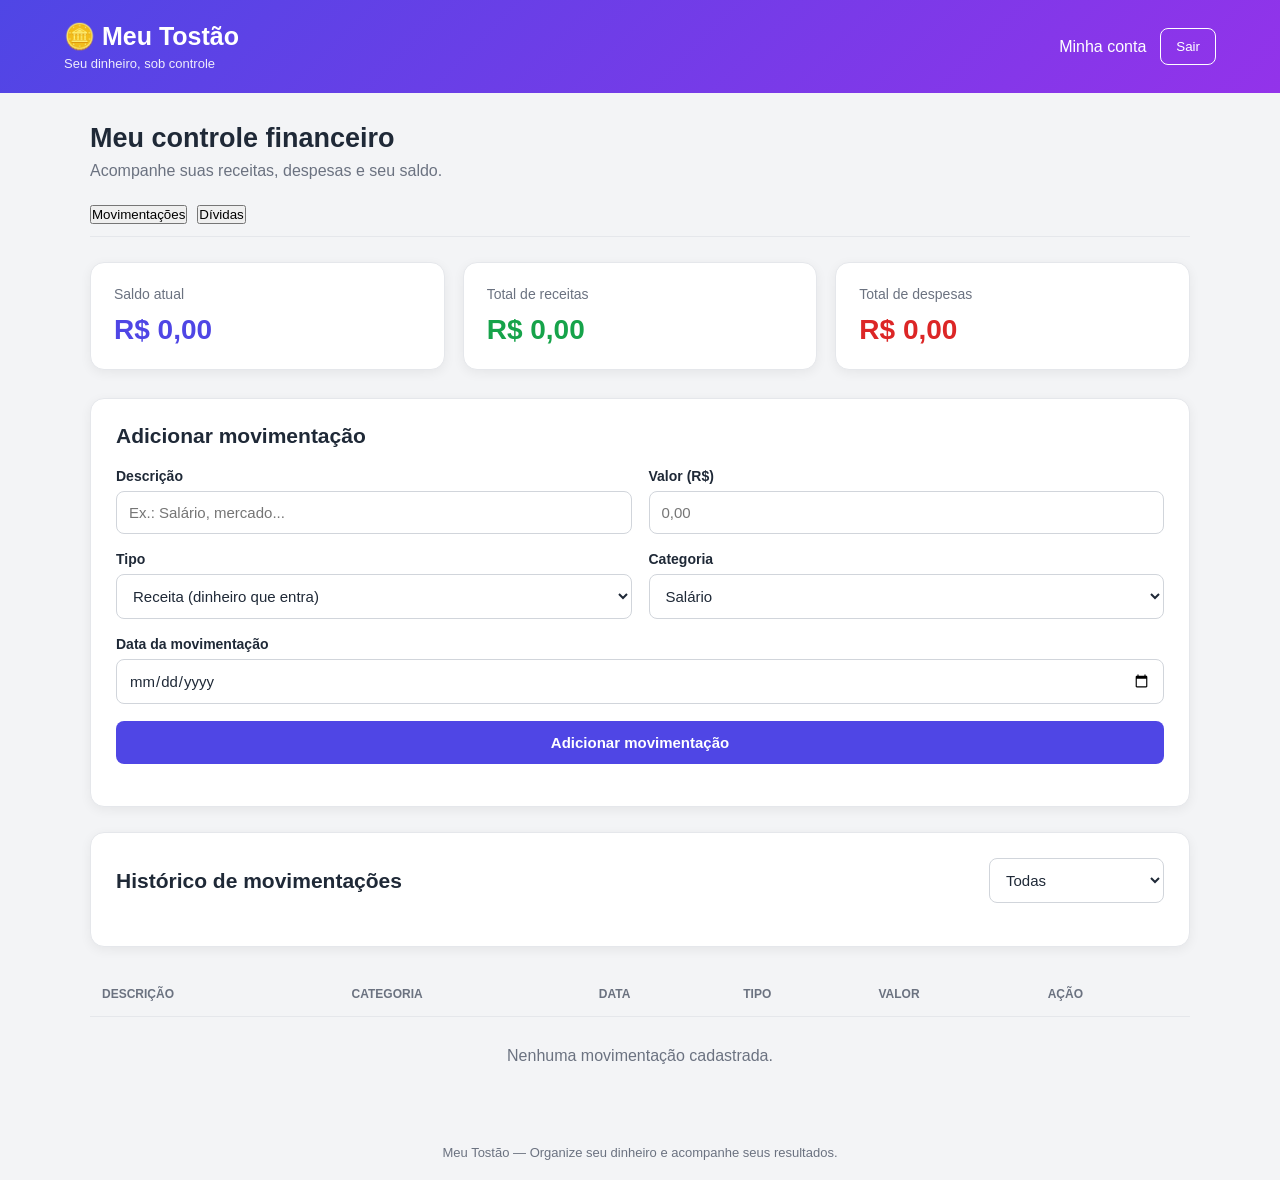
==== commit ce509afe: "Add files via upload" ====
--- a/gastos.html
+++ b/gastos.html
@@ -428,13 +428,13 @@
     </section>
     
 <nav class="abas" aria-label="Navegação financeira">
-  <button type="button" class="btn-aba ativa" id="aba-movimentacoes">
-    Movimentações
-  </button>
-
-  <button type="button" class="btn-aba" id="aba-dividas">
-    Dívidas
-  </button>
+<button id="aba-movimentacoes" type="button">
+  Movimentações
+</button>
+
+<button id="aba-dividas" type="button">
+  Dívidas
+</button>
 </nav>
 
 <div id="painel-movimentacoes">
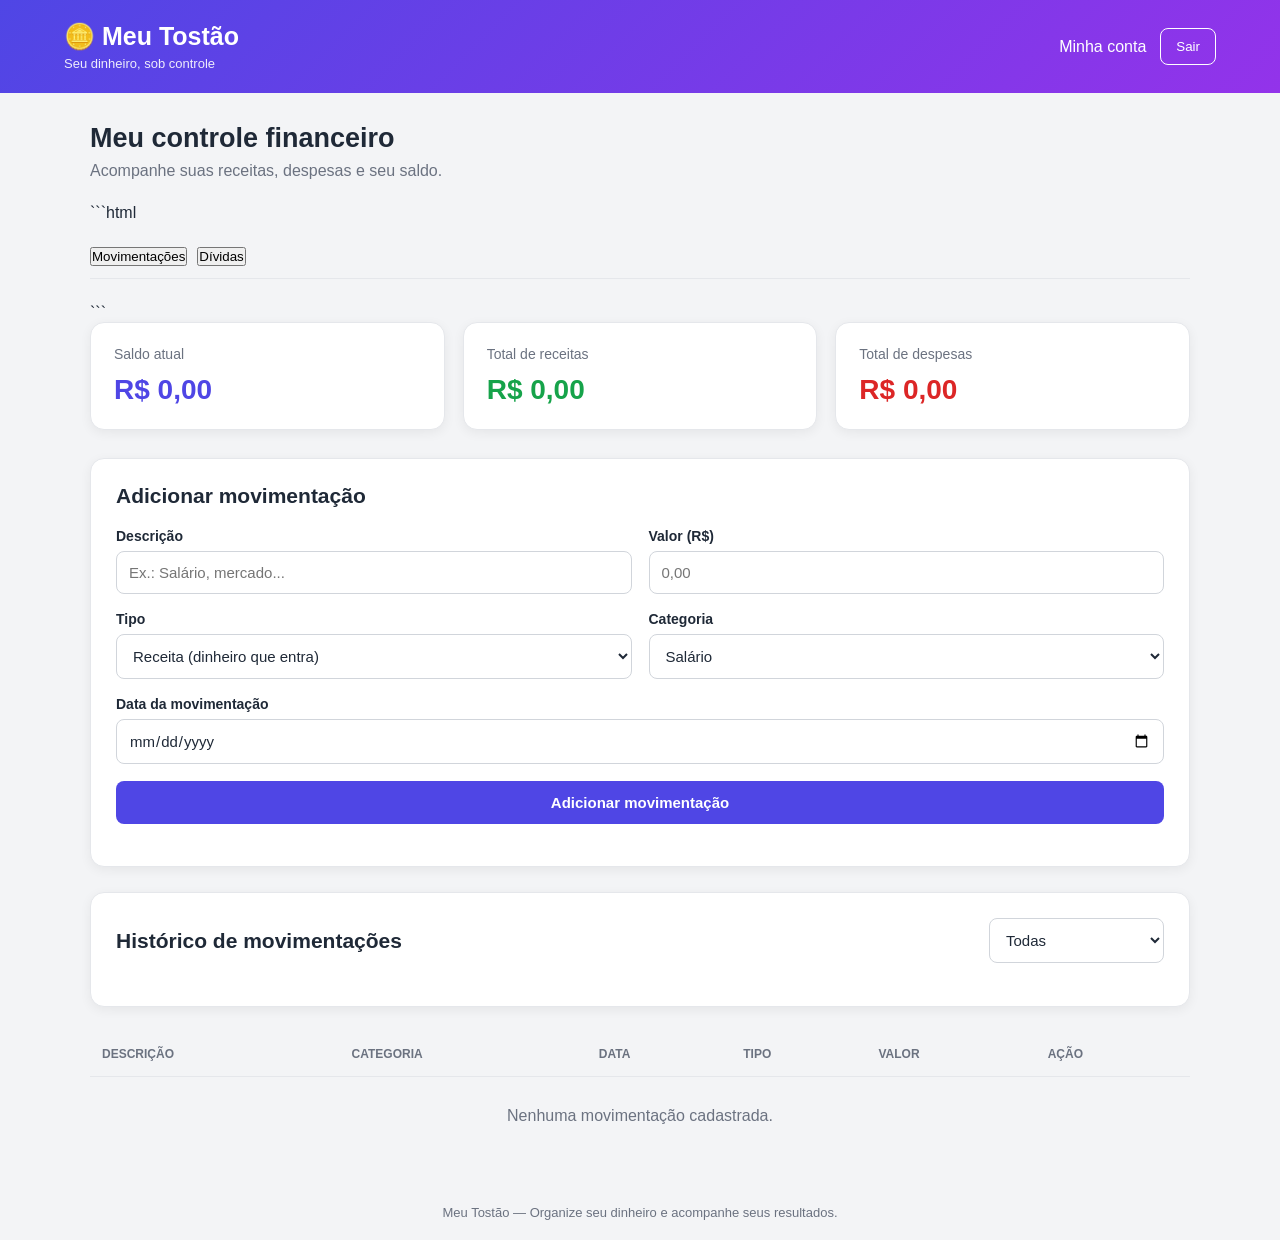
==== commit f8062cd4: "Add files via upload" ====
--- a/gastos.html
+++ b/gastos.html
@@ -427,16 +427,17 @@
       <p>Acompanhe suas receitas, despesas e seu saldo.</p>
     </section>
     
+```html
 <nav class="abas" aria-label="Navegação financeira">
-<button id="aba-movimentacoes" type="button">
-  Movimentações
-</button>
-
-<button id="aba-dividas" type="button">
-  Dívidas
-</button>
+  <button id="aba-movimentacoes" class="aba ativa" type="button">
+    Movimentações
+  </button>
+
+  <button id="aba-dividas" class="aba" type="button">
+    Dívidas
+  </button>
 </nav>
-
+```
 <div id="painel-movimentacoes">
     <!-- RESUMO FINANCEIRO -->
     <section class="resumos">
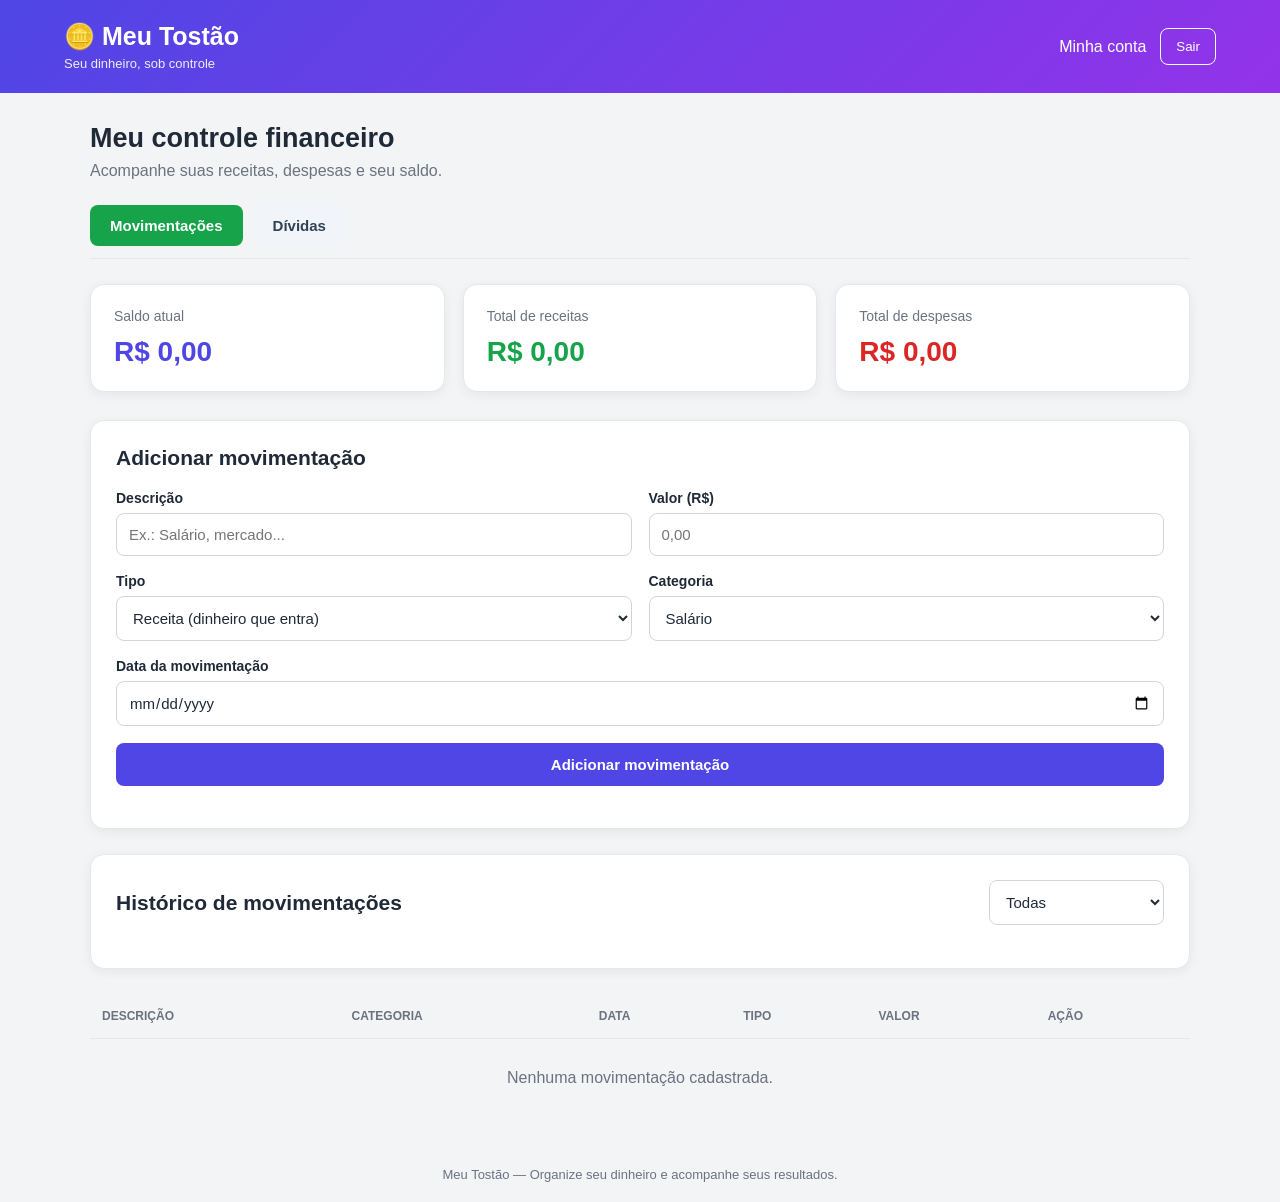
==== commit b3e67244: "Add files via upload" ====
--- a/gastos.html
+++ b/gastos.html
@@ -9,6 +9,27 @@
   <style>
           
 /* Abas de navegação */
+.abas {
+  display: flex;
+  gap: 10px;
+  margin-bottom: 20px;
+}
+
+.aba {
+  padding: 12px 20px;
+  border: none;
+  border-radius: 8px;
+  background: #f1f5f9;
+  color: #334155;
+  font-size: 15px;
+  font-weight: 600;
+  cursor: pointer;
+}
+
+.aba.ativa {
+  background: #16a34a;
+  color: white;
+}
 .abas {
   display: flex;
   gap: 10px;
@@ -427,7 +448,7 @@
       <p>Acompanhe suas receitas, despesas e seu saldo.</p>
     </section>
     
-```html
+
 <nav class="abas" aria-label="Navegação financeira">
   <button id="aba-movimentacoes" class="aba ativa" type="button">
     Movimentações
@@ -437,7 +458,7 @@
     Dívidas
   </button>
 </nav>
-```
+
 <div id="painel-movimentacoes">
     <!-- RESUMO FINANCEIRO -->
     <section class="resumos">
